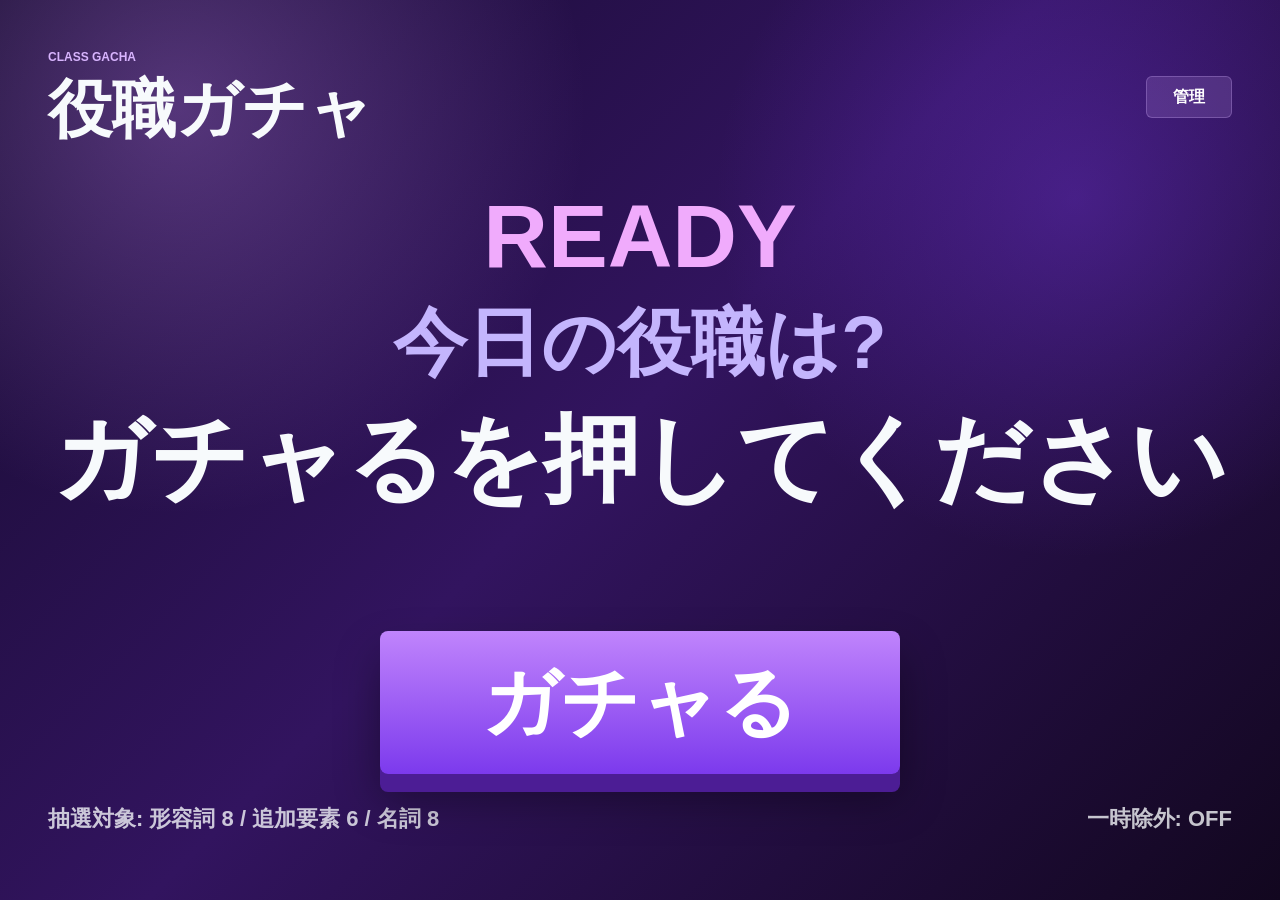
==== stream.html @ 4488dd82 "v1" ====
<!doctype html>
<html lang="ja">
  <head>
    <meta charset="utf-8">
    <meta name="viewport" content="width=device-width, initial-scale=1">
    <title>役職ガチャ 配信ビュー</title>
    <meta name="description" content="OBS配信向けの役職ガチャ画面">
    <link rel="stylesheet" href="styles.css?v=6">
  </head>
  <body class="stream-page">
    <main class="stream-stage">
      <div class="stream-topbar">
        <div>
          <p class="eyebrow">Class Gacha</p>
          <h1>役職ガチャ</h1>
        </div>
        <a class="button secondary compact-link" href="index.html">管理</a>
      </div>

      <section class="draw-area" aria-live="polite">
        <p id="streamRarity" class="stream-rarity">READY</p>
        <div id="rouletteText" class="roulette-text">今日の役職は?</div>
        <div id="resultText" class="result-text">ガチャるを押してください</div>
        <p id="streamMessage" class="stream-message"></p>
      </section>

      <button id="drawButton" class="draw-button" type="button">ガチャる</button>

      <section class="stream-footer" aria-label="抽選状態">
        <span id="streamAvailable">抽選対象: 0 / 0</span>
        <span id="streamExcludeMode">一時除外: OFF</span>
      </section>
    </main>

    <script src="app.js?v=6"></script>
  </body>
</html>
---- styles.css ----
:root {
  --bg: #f6f7f9;
  --ink: #16181d;
  --muted: #5d6470;
  --line: #d9dee7;
  --panel: #ffffff;
  --accent: #0f8b8d;
  --accent-dark: #08696b;
  --blue: #2364aa;
  --gold: #d49a25;
  --red: #c44536;
  --green: #2f7d4f;
  --shadow: 0 14px 30px rgba(32, 38, 46, 0.08);
  --radius: 8px;
}

* {
  box-sizing: border-box;
}

body {
  margin: 0;
  color: var(--ink);
  background: var(--bg);
  font-family: "Segoe UI", "Hiragino Kaku Gothic ProN", "Yu Gothic", Meiryo, sans-serif;
  line-height: 1.55;
}

button,
input,
select,
textarea {
  font: inherit;
}

a {
  color: inherit;
}

.app-header {
  display: flex;
  justify-content: space-between;
  gap: 24px;
  align-items: center;
  padding: 32px clamp(18px, 4vw, 48px) 20px;
  border-bottom: 1px solid var(--line);
  background: #fbfcfd;
}

.app-header h1,
.stream-topbar h1,
.panel h2 {
  margin: 0;
  line-height: 1.15;
  letter-spacing: 0;
}

.app-header h1 {
  font-size: clamp(28px, 4vw, 44px);
}

.lead {
  margin: 10px 0 0;
  color: var(--muted);
}

.eyebrow {
  margin: 0 0 6px;
  color: var(--accent-dark);
  font-size: 12px;
  font-weight: 800;
  letter-spacing: 0;
  text-transform: uppercase;
}

.admin-layout {
  display: grid;
  grid-template-columns: repeat(12, minmax(0, 1fr));
  gap: 18px;
  padding: 22px clamp(18px, 4vw, 48px) 48px;
}

.panel {
  background: var(--panel);
  border: 1px solid var(--line);
  border-radius: var(--radius);
  box-shadow: var(--shadow);
  padding: 20px;
}

.status-panel,
.history-panel {
  grid-column: span 12;
}

.settings-panel,
.io-panel,
.danger-panel {
  grid-column: span 6;
}

.editor-panel {
  grid-column: span 6;
}

.parts-panel {
  grid-column: span 12;
}

.panel-title-row {
  display: flex;
  justify-content: space-between;
  gap: 16px;
  align-items: center;
  margin-bottom: 16px;
}

.button-row,
.header-actions {
  display: flex;
  flex-wrap: wrap;
  gap: 10px;
  align-items: center;
}

.button {
  display: inline-flex;
  justify-content: center;
  align-items: center;
  min-height: 40px;
  padding: 8px 14px;
  border: 1px solid transparent;
  border-radius: 6px;
  cursor: pointer;
  text-decoration: none;
  font-weight: 700;
  transition: transform 140ms ease, background 140ms ease, border-color 140ms ease;
}

.button:hover,
.draw-button:hover {
  transform: translateY(-1px);
}

.button:disabled,
.draw-button:disabled {
  cursor: wait;
  opacity: 0.65;
  transform: none;
}

.primary {
  color: #fff;
  background: var(--accent);
}

.primary:hover {
  background: var(--accent-dark);
}

.secondary {
  color: var(--ink);
  background: #edf2f6;
  border-color: #ccd5df;
}

.ghost {
  color: var(--accent-dark);
  background: #eef8f7;
  border-color: #cbe5e3;
}

.warning {
  color: #2d2000;
  background: #ffe4a3;
  border-color: #e9c56d;
}

.danger {
  color: #fff;
  background: var(--red);
}

.icon-button {
  width: 40px;
  padding: 0;
  font-size: 22px;
}

.stats-grid,
.rarity-grid {
  display: grid;
  grid-template-columns: repeat(5, minmax(0, 1fr));
  gap: 12px;
}

.stats-grid {
  grid-template-columns: repeat(4, minmax(0, 1fr));
  margin: 16px 0;
}

.stat,
.rarity-stat {
  min-height: 88px;
  padding: 14px;
  border: 1px solid var(--line);
  border-radius: 6px;
  background: #f8fafc;
}

.stat-label,
.rarity-label {
  display: block;
  color: var(--muted);
  font-size: 13px;
  font-weight: 700;
}

.stat strong {
  display: block;
  margin-top: 6px;
  font-size: 34px;
  line-height: 1;
}

.rarity-stat strong {
  display: block;
  margin-top: 4px;
  font-size: 20px;
}

.message {
  min-height: 24px;
  color: var(--red);
  font-weight: 700;
}

.message.ok {
  color: var(--green);
}

.subtle,
.toggle-row small {
  color: var(--muted);
  font-size: 14px;
}

.toggle-row {
  display: grid;
  grid-template-columns: 22px 1fr;
  gap: 12px;
  align-items: start;
}

.toggle-row input {
  width: 20px;
  height: 20px;
  margin-top: 2px;
  accent-color: var(--accent);
}

.toggle-row strong,
.toggle-row small {
  display: block;
}

.entry-form {
  display: grid;
  grid-template-columns: minmax(0, 1fr) 110px auto;
  gap: 10px;
  margin-bottom: 14px;
}

.group-form {
  display: grid;
  grid-template-columns: minmax(160px, 1fr) auto;
  gap: 10px;
}

.entry-form input,
.group-form input,
.group-label,
.entry-form select,
.entry-item input[type="text"],
.entry-item select,
textarea {
  width: 100%;
  min-height: 40px;
  padding: 8px 10px;
  border: 1px solid #cbd3de;
  border-radius: 6px;
  background: #fff;
  color: var(--ink);
}

.parts-container {
  display: grid;
  grid-template-columns: repeat(2, minmax(0, 1fr));
  gap: 14px;
}

.part-group {
  min-width: 0;
  padding: 14px;
  border: 1px solid var(--line);
  border-radius: 6px;
  background: #fbfcfd;
}

.part-group-header {
  display: grid;
  grid-template-columns: minmax(120px, 1fr) auto auto 40px;
  gap: 8px;
  align-items: center;
  margin-bottom: 12px;
}

.group-order-actions {
  display: grid;
  grid-template-columns: 40px 40px;
  gap: 6px;
}

.group-label {
  min-height: 40px;
  padding: 8px 10px;
  border: 1px solid #cbd3de;
  border-radius: 6px;
  background: #fff;
  font-weight: 800;
}

.group-count {
  color: var(--muted);
  font-size: 13px;
  font-weight: 800;
  white-space: nowrap;
}

.entry-list,
.history-list {
  display: grid;
  gap: 8px;
}

.entry-item {
  display: grid;
  grid-template-columns: 82px minmax(140px, 1fr) 92px 76px 40px 40px;
  gap: 8px;
  align-items: center;
  min-height: 56px;
  padding: 8px;
  border: 1px solid var(--line);
  border-radius: 6px;
  background: #fbfcfd;
}

.icon-check {
  display: inline-flex;
  gap: 6px;
  align-items: center;
  color: var(--muted);
  font-size: 13px;
  font-weight: 700;
}

.icon-check input {
  width: 18px;
  height: 18px;
  accent-color: var(--accent);
}

.excluded-pill {
  display: inline-flex;
  align-items: center;
  justify-content: center;
  min-height: 28px;
  border-radius: 999px;
  background: #fff1c8;
  color: #684800;
  font-size: 12px;
  font-weight: 800;
}

.entry-item:not(.is-excluded) .excluded-pill,
.entry-item:not(.is-excluded) .restore-button {
  visibility: hidden;
}

.file-button {
  position: relative;
  overflow: hidden;
}

.file-button input {
  position: absolute;
  inset: 0;
  opacity: 0;
  cursor: pointer;
}

textarea {
  min-height: 170px;
  margin-top: 12px;
  resize: vertical;
  font-family: Consolas, "Courier New", monospace;
  font-size: 13px;
}

.history-item {
  display: grid;
  grid-template-columns: 1fr auto;
  gap: 10px;
  align-items: center;
  padding: 12px 14px;
  border: 1px solid var(--line);
  border-radius: 6px;
  background: #fbfcfd;
}

.history-name {
  font-weight: 800;
}

.history-meta {
  color: var(--muted);
  font-size: 13px;
}

.empty {
  color: var(--muted);
  padding: 18px;
  border: 1px dashed var(--line);
  border-radius: 6px;
  text-align: center;
}

.stream-page {
  min-height: 100vh;
  overflow-x: hidden;
  overflow-y: auto;
  color: #f7fafc;
  background:
    radial-gradient(circle at 14% 12%, rgba(202, 138, 255, 0.32), transparent 30%),
    radial-gradient(circle at 84% 22%, rgba(124, 58, 237, 0.34), transparent 28%),
    linear-gradient(135deg, #160b2e 0%, #32145f 48%, #12071f 100%);
}

.stream-stage {
  display: grid;
  grid-template-rows: auto 1fr auto auto;
  min-height: 100vh;
  padding: clamp(18px, 4vw, 48px);
  padding-bottom: clamp(28px, 5vw, 64px);
}

.stream-topbar,
.stream-footer {
  display: flex;
  justify-content: space-between;
  gap: 18px;
  align-items: center;
}

.stream-topbar h1 {
  font-size: clamp(30px, 5vw, 72px);
}

.stream-page .eyebrow {
  color: #d8b4fe;
}

.compact-link {
  min-width: 86px;
  background: rgba(216, 180, 254, 0.16);
  border-color: rgba(216, 180, 254, 0.28);
  color: #fff;
}

.draw-area {
  display: grid;
  place-content: center;
  gap: clamp(12px, 2vh, 24px);
  text-align: center;
}

.stream-rarity {
  margin: 0;
  color: #f0abfc;
  font-size: clamp(30px, 7vw, 98px);
  font-weight: 900;
  line-height: 1;
}

.roulette-text {
  min-height: 1.2em;
  color: #c4b5fd;
  font-size: clamp(28px, 5.8vw, 82px);
  font-weight: 900;
  line-height: 1.15;
}

.result-text {
  max-width: min(1180px, 92vw);
  min-height: 1.35em;
  max-height: none;
  overflow-wrap: anywhere;
  font-size: clamp(36px, 7.5vw, 128px);
  font-weight: 900;
  line-height: 1.08;
}

.stream-message {
  min-height: 30px;
  margin: 0;
  color: #f5d0fe;
  font-size: clamp(18px, 2.4vw, 34px);
  font-weight: 800;
}

.draw-button {
  position: sticky;
  bottom: 18px;
  z-index: 10;
  justify-self: center;
  min-width: min(520px, 82vw);
  min-height: clamp(76px, 10vw, 124px);
  padding: 12px 34px;
  border: 0;
  border-radius: 8px;
  color: #ffffff;
  background: linear-gradient(180deg, #c084fc 0%, #7c3aed 100%);
  box-shadow: 0 18px 0 #4c1d95, 0 24px 44px rgba(0, 0, 0, 0.36);
  cursor: pointer;
  font-size: clamp(34px, 6vw, 84px);
  font-weight: 900;
  letter-spacing: 0;
}

.draw-button:active {
  transform: translateY(8px);
  box-shadow: 0 10px 0 #4c1d95, 0 14px 30px rgba(0, 0, 0, 0.36);
}

.stream-footer {
  margin-top: 28px;
  color: rgba(247, 250, 252, 0.78);
  font-size: clamp(14px, 1.8vw, 22px);
  font-weight: 700;
}

.rolling .roulette-text,
.rolling .stream-rarity {
  animation: pulse 180ms linear infinite;
}

@keyframes pulse {
  0% { transform: scale(1); opacity: 0.84; }
  50% { transform: scale(1.025); opacity: 1; }
  100% { transform: scale(1); opacity: 0.84; }
}

@media (max-width: 900px) {
  .app-header,
  .stream-topbar,
  .stream-footer {
    align-items: flex-start;
    flex-direction: column;
  }

  .status-panel,
  .settings-panel,
  .editor-panel,
  .io-panel,
  .danger-panel,
  .history-panel {
    grid-column: span 12;
  }

  .stats-grid,
  .rarity-grid {
    grid-template-columns: repeat(2, minmax(0, 1fr));
  }

  .entry-form,
  .group-form,
  .part-group-header,
  .entry-item {
    grid-template-columns: 1fr;
  }

  .parts-container {
    grid-template-columns: 1fr;
  }

  .entry-item:not(.is-excluded) .excluded-pill,
  .entry-item:not(.is-excluded) .restore-button {
    display: none;
  }

  .icon-button {
    width: 100%;
  }
}

@media (max-width: 520px) {
  .admin-layout {
    padding-inline: 12px;
  }

  .panel {
    padding: 14px;
  }

  .stats-grid,
  .rarity-grid {
    grid-template-columns: 1fr;
  }

  .button {
    width: 100%;
  }
}
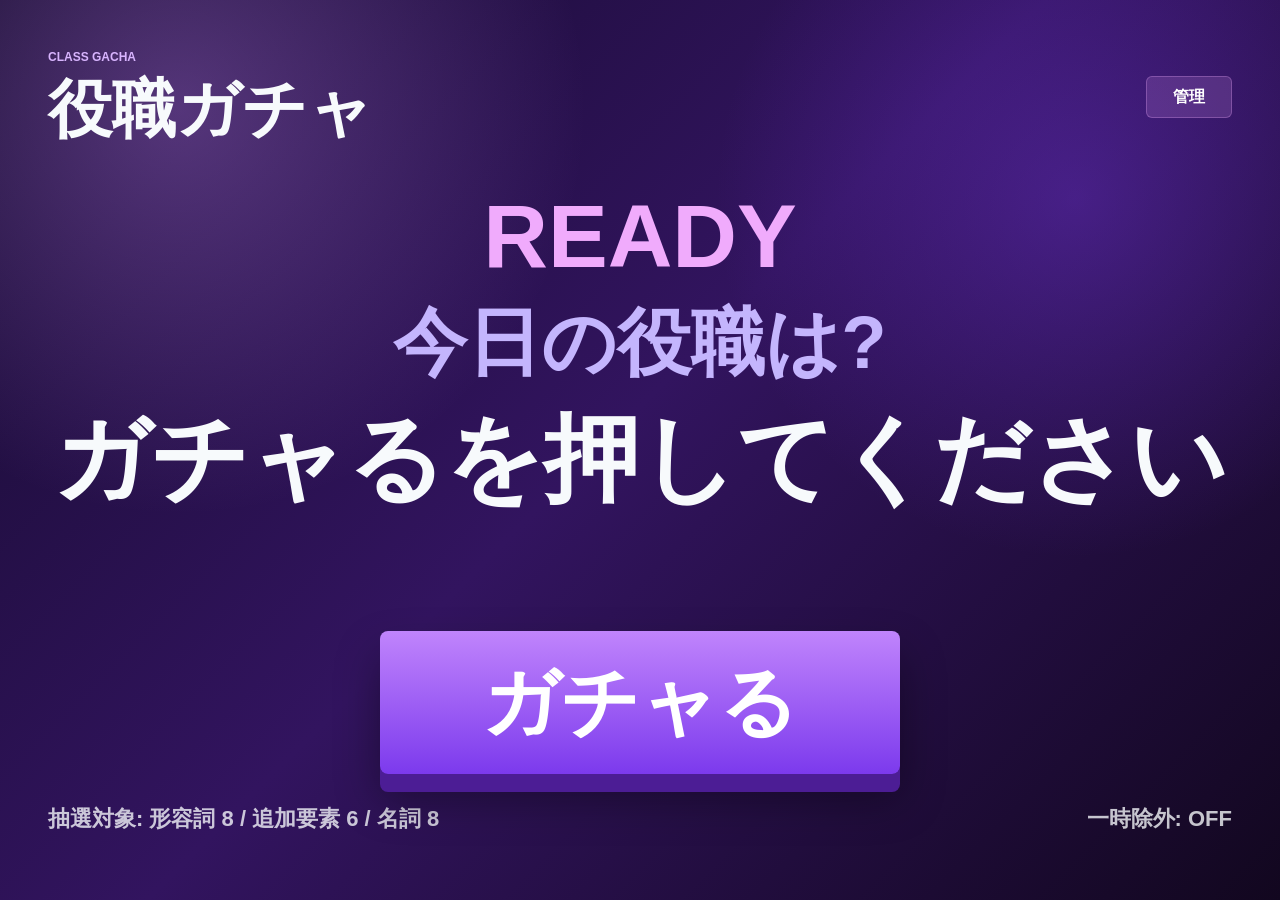
==== commit ab9cdc79: "added themes" ====
--- a/stream.html
+++ b/stream.html
@@ -5,7 +5,7 @@
     <meta name="viewport" content="width=device-width, initial-scale=1">
     <title>役職ガチャ 配信ビュー</title>
     <meta name="description" content="OBS配信向けの役職ガチャ画面">
-    <link rel="stylesheet" href="styles.css?v=6">
+    <link rel="stylesheet" href="styles.css?v=7">
   </head>
   <body class="stream-page">
     <main class="stream-stage">
@@ -32,6 +32,6 @@
       </section>
     </main>
 
-    <script src="app.js?v=6"></script>
+    <script src="app.js?v=7"></script>
   </body>
 </html>
--- a/styles.css
+++ b/styles.css
@@ -264,6 +264,28 @@
   display: block;
 }
 
+.setting-field {
+  display: grid;
+  gap: 6px;
+  margin-top: 16px;
+}
+
+.setting-field label {
+  color: var(--muted);
+  font-size: 13px;
+  font-weight: 800;
+}
+
+.setting-field select {
+  width: min(280px, 100%);
+  min-height: 40px;
+  padding: 8px 10px;
+  border: 1px solid #cbd3de;
+  border-radius: 6px;
+  background: #fff;
+  color: var(--ink);
+}
+
 .entry-form {
   display: grid;
   grid-template-columns: minmax(0, 1fr) 110px auto;
@@ -436,14 +458,131 @@
 }
 
 .stream-page {
+  --stream-bg-1: #160b2e;
+  --stream-bg-2: #32145f;
+  --stream-bg-3: #12071f;
+  --stream-glow-1: rgba(202, 138, 255, 0.32);
+  --stream-glow-2: rgba(124, 58, 237, 0.34);
+  --stream-eyebrow: #d8b4fe;
+  --stream-rarity: #f0abfc;
+  --stream-roulette: #c4b5fd;
+  --stream-message: #f5d0fe;
+  --stream-button-1: #c084fc;
+  --stream-button-2: #7c3aed;
+  --stream-button-shadow: #4c1d95;
   min-height: 100vh;
   overflow-x: hidden;
   overflow-y: auto;
   color: #f7fafc;
   background:
-    radial-gradient(circle at 14% 12%, rgba(202, 138, 255, 0.32), transparent 30%),
-    radial-gradient(circle at 84% 22%, rgba(124, 58, 237, 0.34), transparent 28%),
-    linear-gradient(135deg, #160b2e 0%, #32145f 48%, #12071f 100%);
+    radial-gradient(circle at 14% 12%, var(--stream-glow-1), transparent 30%),
+    radial-gradient(circle at 84% 22%, var(--stream-glow-2), transparent 28%),
+    linear-gradient(135deg, var(--stream-bg-1) 0%, var(--stream-bg-2) 48%, var(--stream-bg-3) 100%);
+}
+
+.stream-page.theme-blue {
+  --stream-bg-1: #06152d;
+  --stream-bg-2: #164f8f;
+  --stream-bg-3: #031024;
+  --stream-glow-1: rgba(96, 165, 250, 0.28);
+  --stream-glow-2: rgba(14, 165, 233, 0.30);
+  --stream-eyebrow: #bfdbfe;
+  --stream-rarity: #93c5fd;
+  --stream-roulette: #bae6fd;
+  --stream-message: #dbeafe;
+  --stream-button-1: #60a5fa;
+  --stream-button-2: #2563eb;
+  --stream-button-shadow: #1e3a8a;
+}
+
+.stream-page.theme-red {
+  --stream-bg-1: #2a070b;
+  --stream-bg-2: #7f1d1d;
+  --stream-bg-3: #160306;
+  --stream-glow-1: rgba(248, 113, 113, 0.30);
+  --stream-glow-2: rgba(220, 38, 38, 0.30);
+  --stream-eyebrow: #fecaca;
+  --stream-rarity: #fca5a5;
+  --stream-roulette: #fecdd3;
+  --stream-message: #fee2e2;
+  --stream-button-1: #f87171;
+  --stream-button-2: #dc2626;
+  --stream-button-shadow: #7f1d1d;
+}
+
+.stream-page.theme-green {
+  --stream-bg-1: #041f16;
+  --stream-bg-2: #166534;
+  --stream-bg-3: #03140d;
+  --stream-glow-1: rgba(74, 222, 128, 0.28);
+  --stream-glow-2: rgba(16, 185, 129, 0.28);
+  --stream-eyebrow: #bbf7d0;
+  --stream-rarity: #86efac;
+  --stream-roulette: #a7f3d0;
+  --stream-message: #dcfce7;
+  --stream-button-1: #4ade80;
+  --stream-button-2: #16a34a;
+  --stream-button-shadow: #14532d;
+}
+
+.stream-page.theme-gold {
+  --stream-bg-1: #241605;
+  --stream-bg-2: #854d0e;
+  --stream-bg-3: #140b02;
+  --stream-glow-1: rgba(251, 191, 36, 0.30);
+  --stream-glow-2: rgba(245, 158, 11, 0.30);
+  --stream-eyebrow: #fde68a;
+  --stream-rarity: #facc15;
+  --stream-roulette: #fde68a;
+  --stream-message: #fef3c7;
+  --stream-button-1: #fbbf24;
+  --stream-button-2: #d97706;
+  --stream-button-shadow: #78350f;
+}
+
+.stream-page.theme-pink {
+  --stream-bg-1: #2b071b;
+  --stream-bg-2: #9d174d;
+  --stream-bg-3: #170411;
+  --stream-glow-1: rgba(244, 114, 182, 0.30);
+  --stream-glow-2: rgba(219, 39, 119, 0.30);
+  --stream-eyebrow: #fbcfe8;
+  --stream-rarity: #f9a8d4;
+  --stream-roulette: #fbcfe8;
+  --stream-message: #fce7f3;
+  --stream-button-1: #f472b6;
+  --stream-button-2: #db2777;
+  --stream-button-shadow: #831843;
+}
+
+.stream-page.theme-cyan {
+  --stream-bg-1: #042029;
+  --stream-bg-2: #0e7490;
+  --stream-bg-3: #031318;
+  --stream-glow-1: rgba(34, 211, 238, 0.28);
+  --stream-glow-2: rgba(6, 182, 212, 0.30);
+  --stream-eyebrow: #a5f3fc;
+  --stream-rarity: #67e8f9;
+  --stream-roulette: #cffafe;
+  --stream-message: #ecfeff;
+  --stream-button-1: #22d3ee;
+  --stream-button-2: #0891b2;
+  --stream-button-shadow: #164e63;
+}
+
+.stream-page.theme-mono {
+  --stream-bg-1: #111111;
+  --stream-bg-2: #3f3f46;
+  --stream-bg-3: #050505;
+  --stream-glow-1: rgba(212, 212, 216, 0.18);
+  --stream-glow-2: rgba(161, 161, 170, 0.18);
+  --stream-eyebrow: #e4e4e7;
+  --stream-rarity: #ffffff;
+  --stream-roulette: #d4d4d8;
+  --stream-message: #f4f4f5;
+  --stream-button-1: #a1a1aa;
+  --stream-button-2: #52525b;
+  --stream-button-shadow: #27272a;
 }
 
 .stream-stage {
@@ -467,13 +606,13 @@
 }
 
 .stream-page .eyebrow {
-  color: #d8b4fe;
+  color: var(--stream-eyebrow);
 }
 
 .compact-link {
   min-width: 86px;
-  background: rgba(216, 180, 254, 0.16);
-  border-color: rgba(216, 180, 254, 0.28);
+  background: color-mix(in srgb, var(--stream-rarity) 16%, transparent);
+  border-color: color-mix(in srgb, var(--stream-rarity) 28%, transparent);
   color: #fff;
 }
 
@@ -486,7 +625,7 @@
 
 .stream-rarity {
   margin: 0;
-  color: #f0abfc;
+  color: var(--stream-rarity);
   font-size: clamp(30px, 7vw, 98px);
   font-weight: 900;
   line-height: 1;
@@ -494,7 +633,7 @@
 
 .roulette-text {
   min-height: 1.2em;
-  color: #c4b5fd;
+  color: var(--stream-roulette);
   font-size: clamp(28px, 5.8vw, 82px);
   font-weight: 900;
   line-height: 1.15;
@@ -513,7 +652,7 @@
 .stream-message {
   min-height: 30px;
   margin: 0;
-  color: #f5d0fe;
+  color: var(--stream-message);
   font-size: clamp(18px, 2.4vw, 34px);
   font-weight: 800;
 }
@@ -529,8 +668,8 @@
   border: 0;
   border-radius: 8px;
   color: #ffffff;
-  background: linear-gradient(180deg, #c084fc 0%, #7c3aed 100%);
-  box-shadow: 0 18px 0 #4c1d95, 0 24px 44px rgba(0, 0, 0, 0.36);
+  background: linear-gradient(180deg, var(--stream-button-1) 0%, var(--stream-button-2) 100%);
+  box-shadow: 0 18px 0 var(--stream-button-shadow), 0 24px 44px rgba(0, 0, 0, 0.36);
   cursor: pointer;
   font-size: clamp(34px, 6vw, 84px);
   font-weight: 900;
@@ -539,7 +678,7 @@
 
 .draw-button:active {
   transform: translateY(8px);
-  box-shadow: 0 10px 0 #4c1d95, 0 14px 30px rgba(0, 0, 0, 0.36);
+  box-shadow: 0 10px 0 var(--stream-button-shadow), 0 14px 30px rgba(0, 0, 0, 0.36);
 }
 
 .stream-footer {
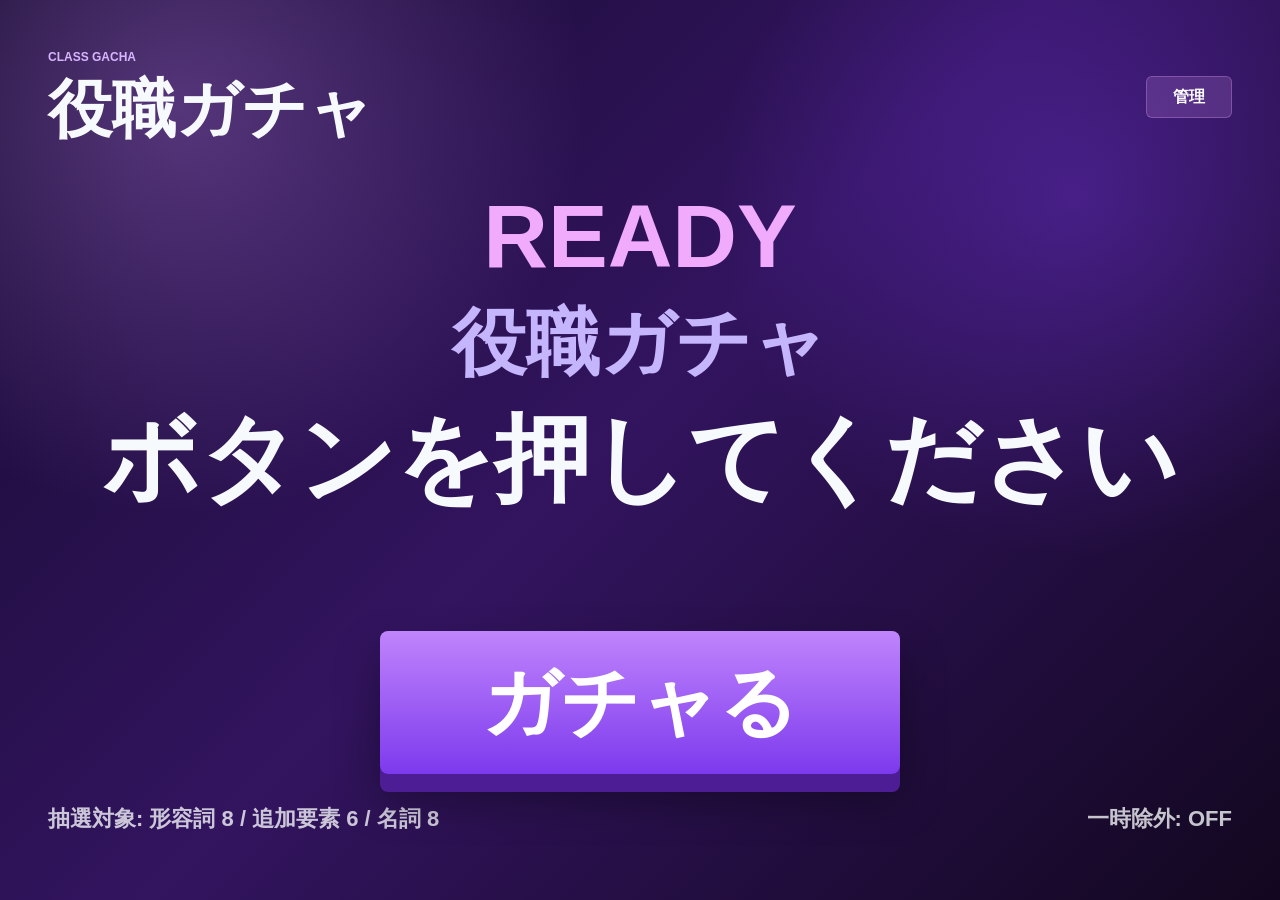
==== commit 70494f1f: "changed page title" ====
--- a/stream.html
+++ b/stream.html
@@ -3,7 +3,7 @@
   <head>
     <meta charset="utf-8">
     <meta name="viewport" content="width=device-width, initial-scale=1">
-    <title>役職ガチャ 配信ビュー</title>
+    <title>役職ガチャ</title>
     <meta name="description" content="OBS配信向けの役職ガチャ画面">
     <link rel="stylesheet" href="styles.css?v=7">
   </head>
@@ -19,8 +19,8 @@
 
       <section class="draw-area" aria-live="polite">
         <p id="streamRarity" class="stream-rarity">READY</p>
-        <div id="rouletteText" class="roulette-text">今日の役職は?</div>
-        <div id="resultText" class="result-text">ガチャるを押してください</div>
+        <div id="rouletteText" class="roulette-text">役職ガチャ</div>
+        <div id="resultText" class="result-text">ボタンを押してください</div>
         <p id="streamMessage" class="stream-message"></p>
       </section>
 
